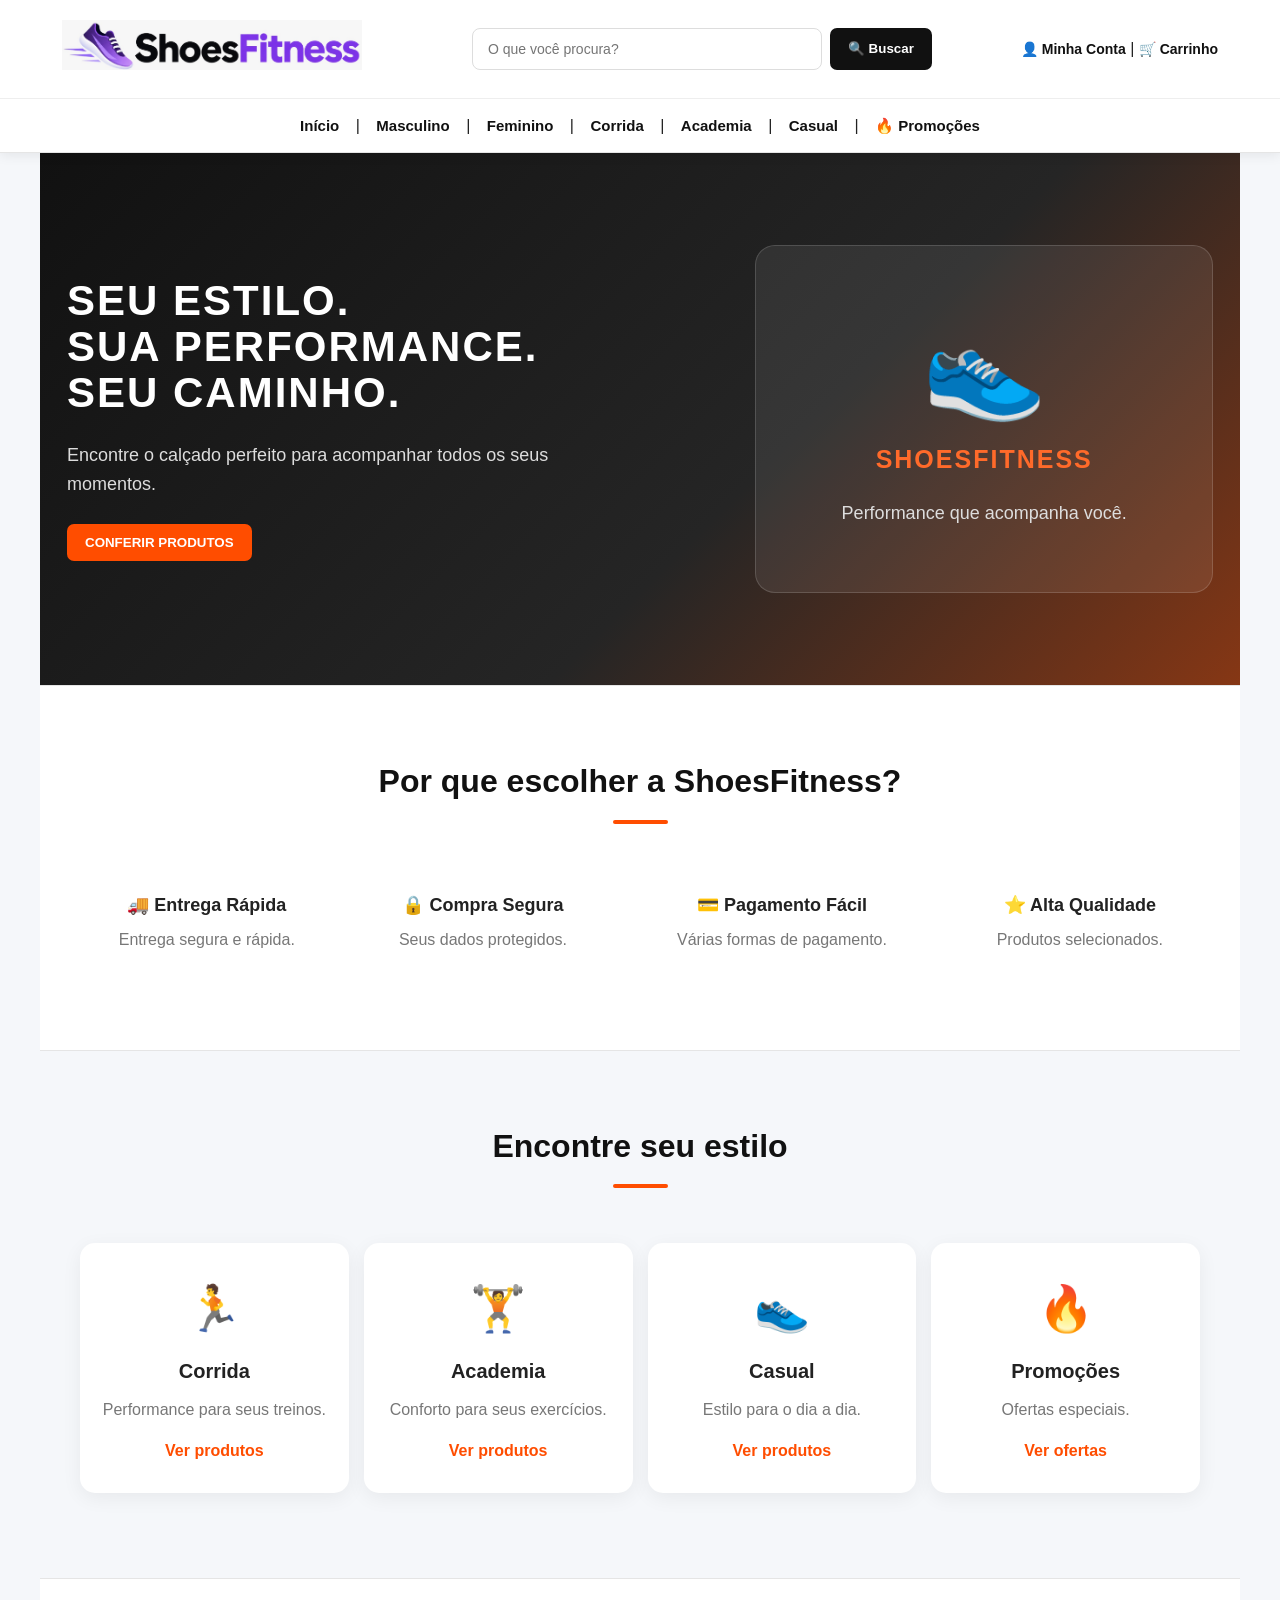
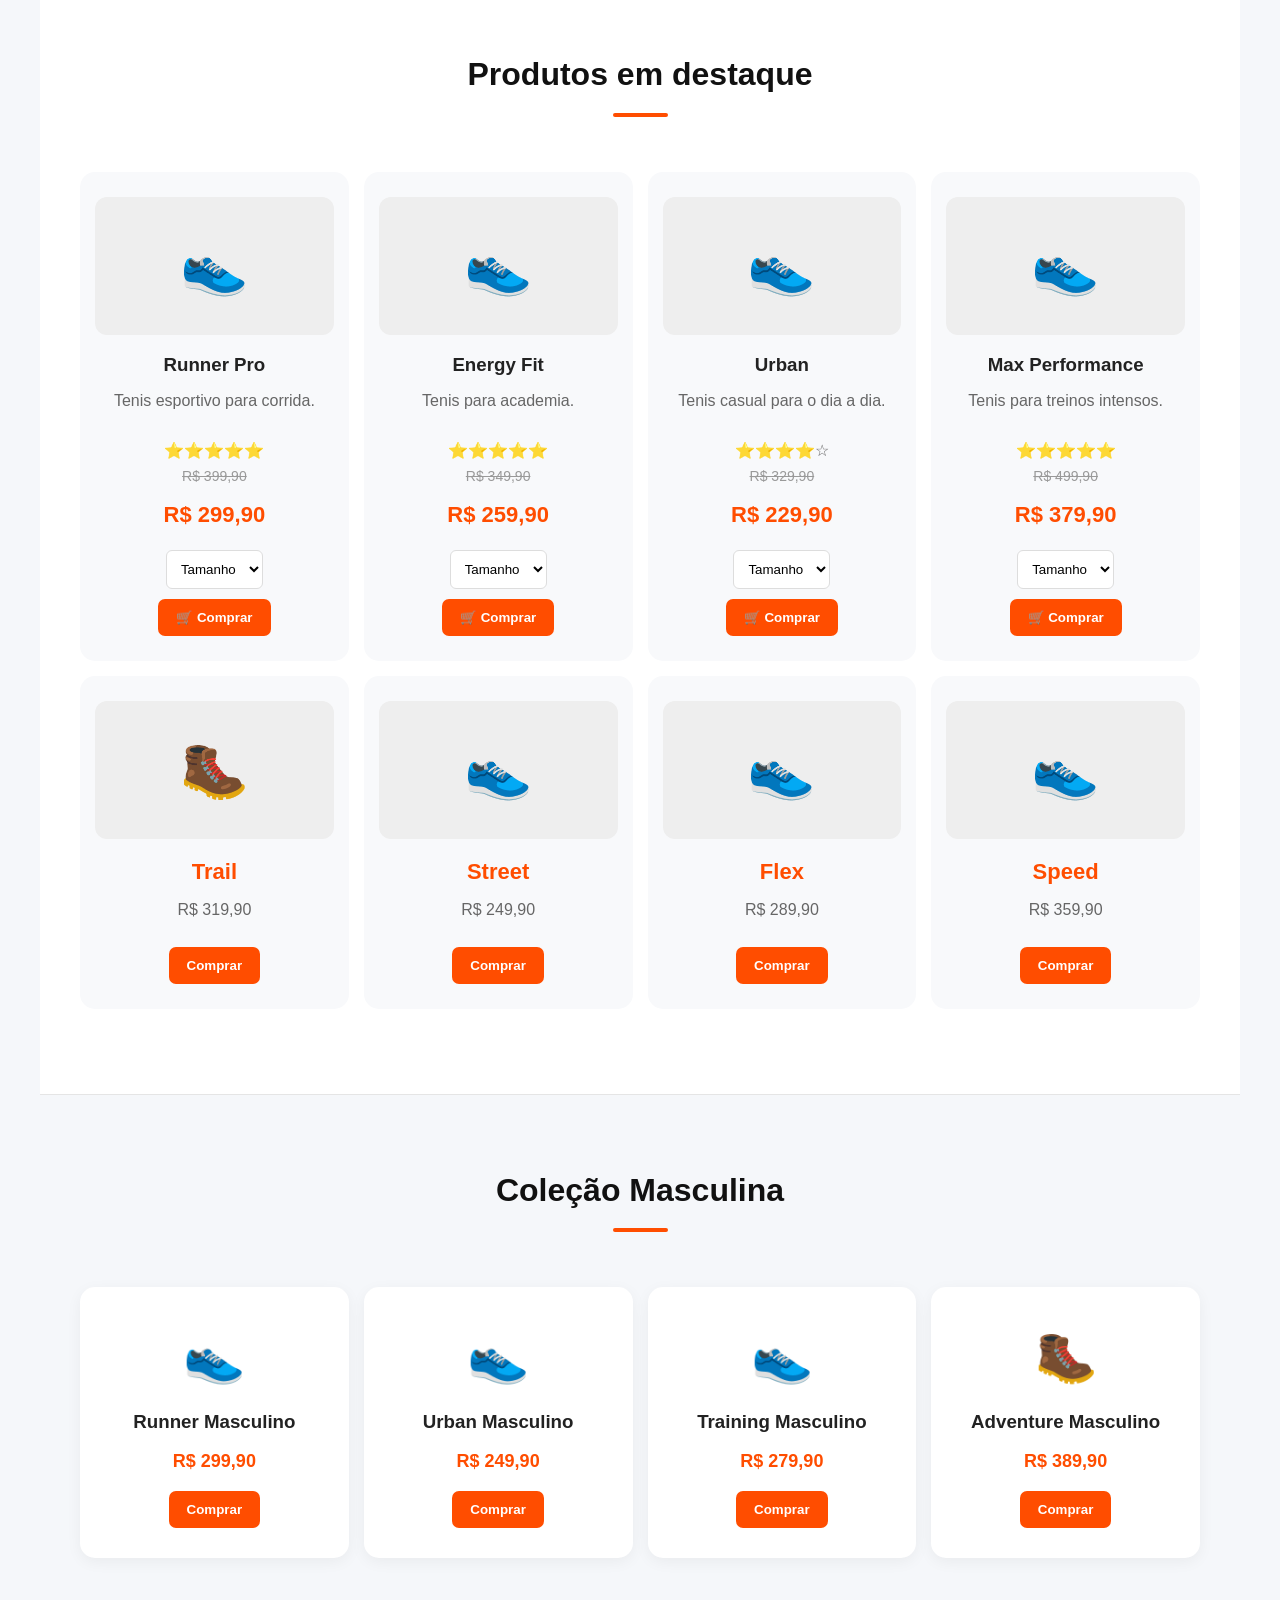
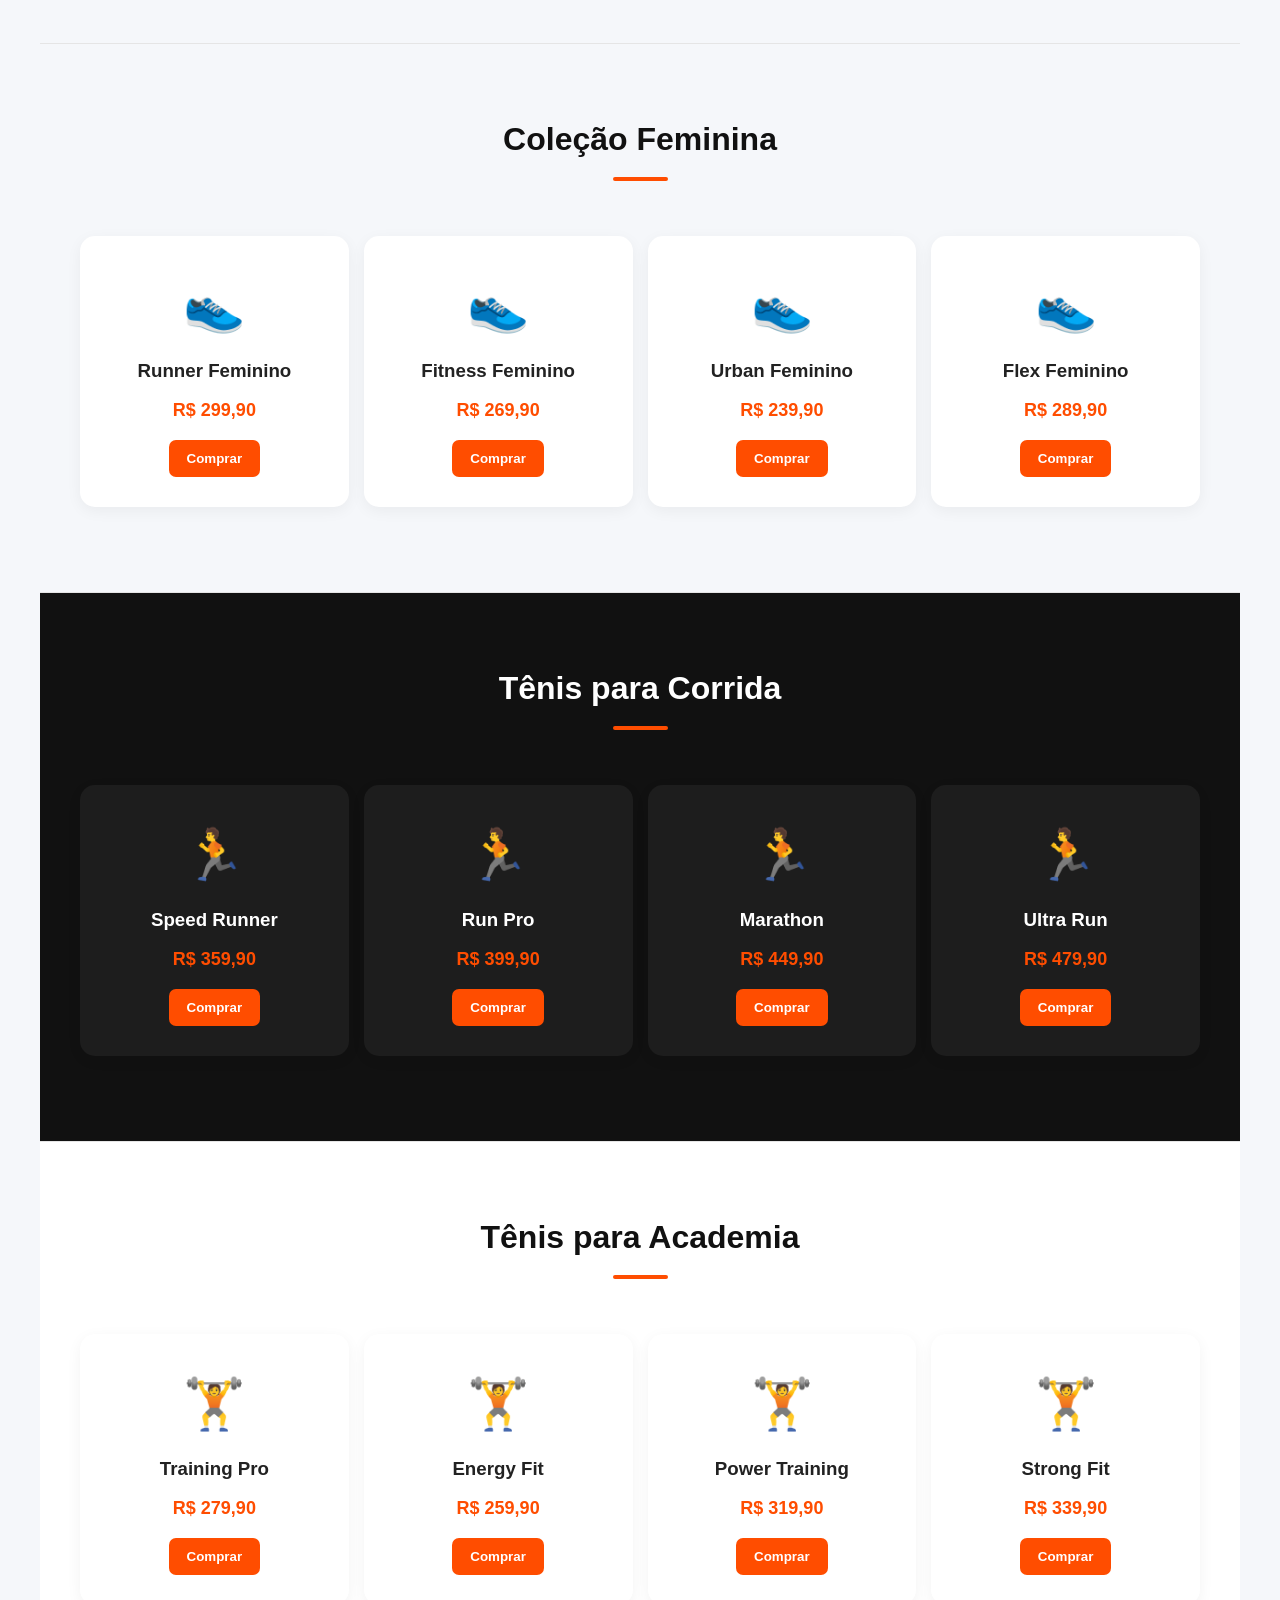
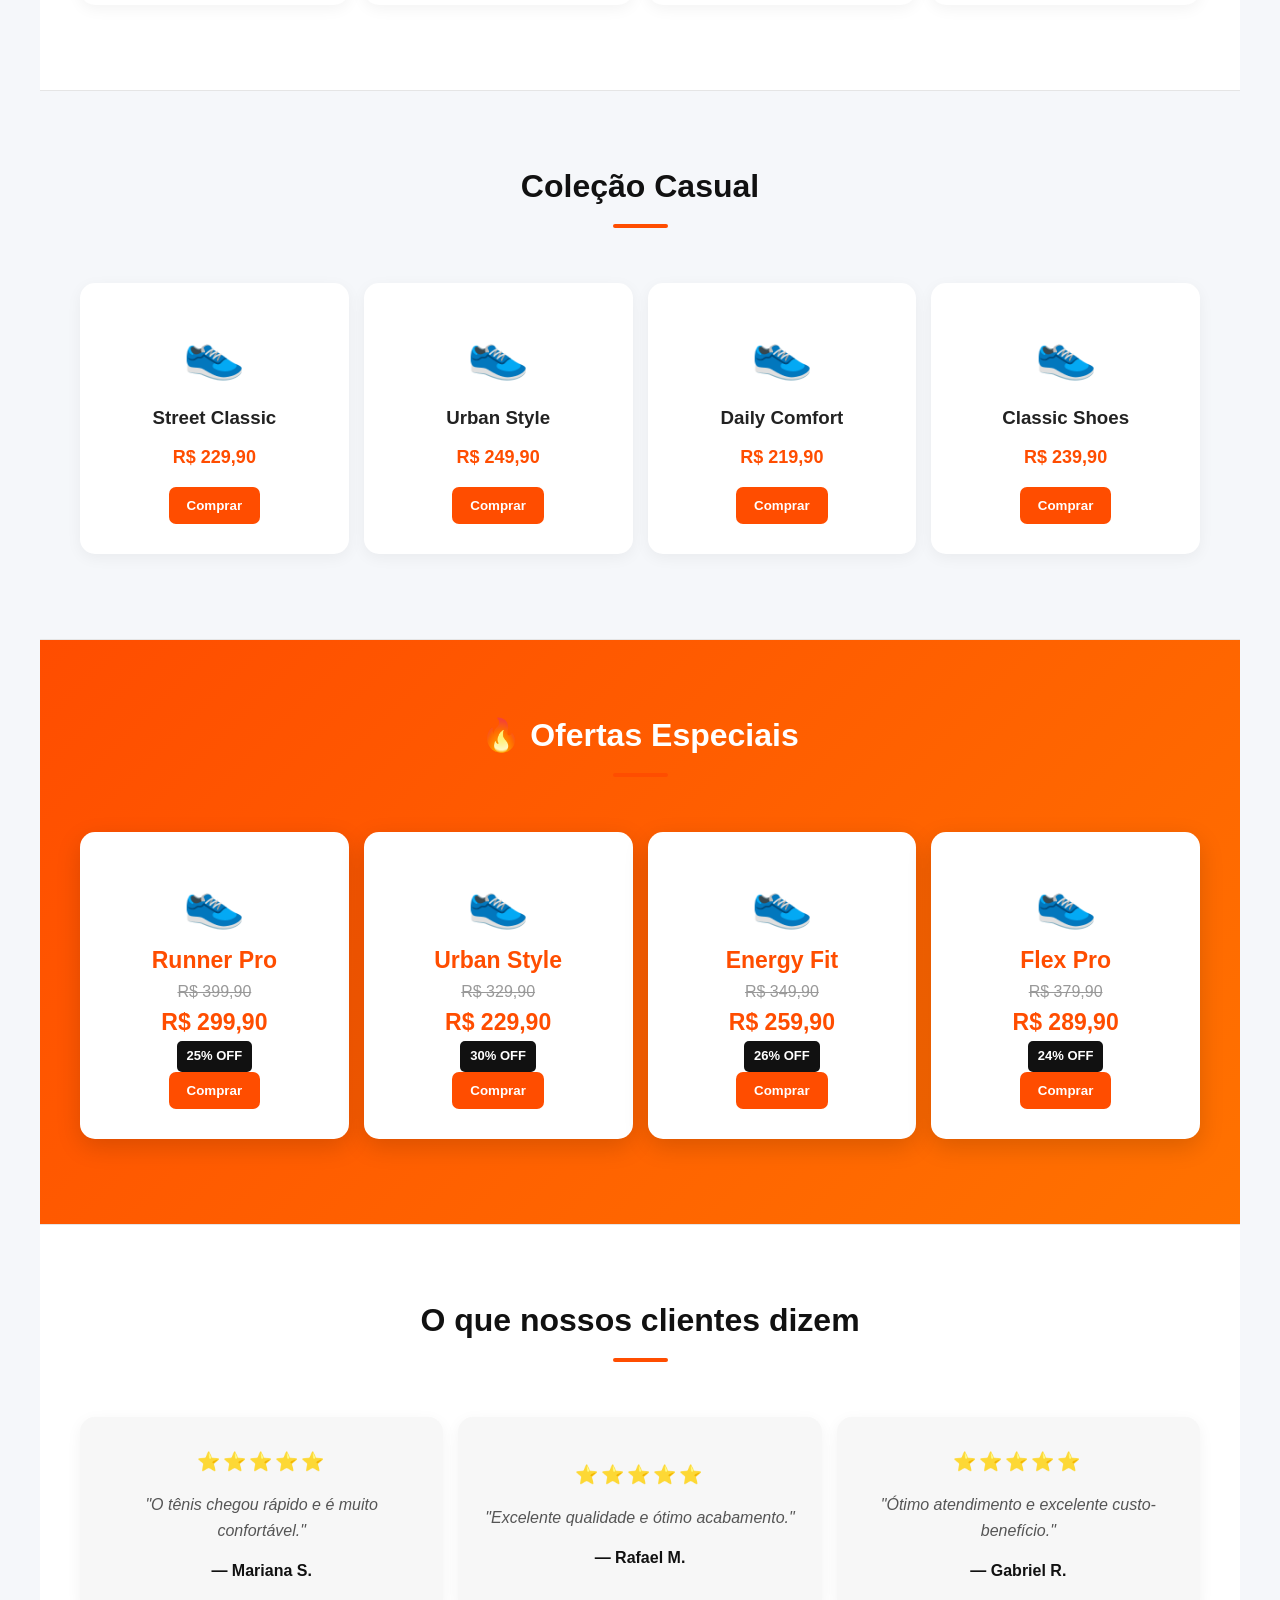
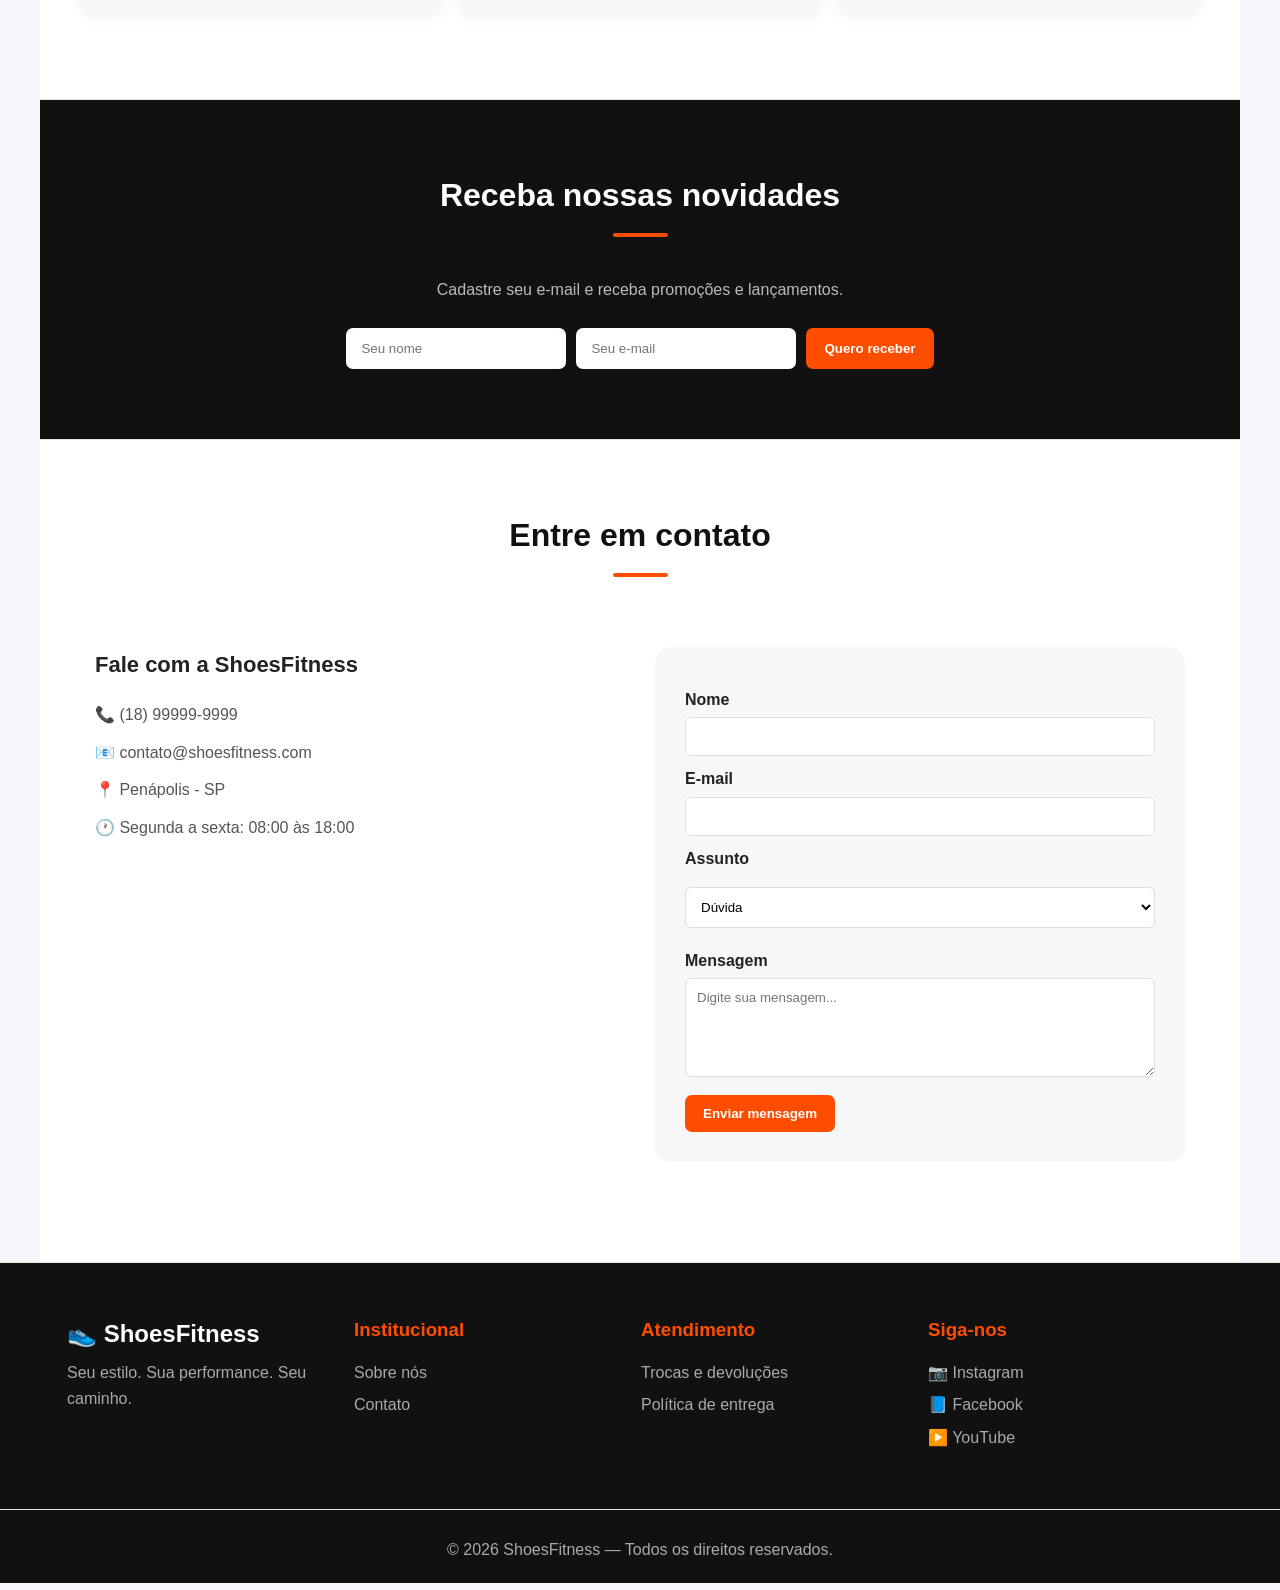
==== Shoes finess.html @ 1ae7573b "Add files via upload" ====
<!DOCTYPE html>
<html lang="pt-br">
<head>
    <meta charset="UTF-8">
    <meta name="viewport" content="width=device-width, initial-scale=1.0">
    <title>ShoesFitness | Loja de Calçados</title>
    <link rel="stylesheet" href="style.css">
</head>

<body>

<header>
    <table width="100%">
        <tr>
            <td align="left">
                <img src="SF Logo Horizontal.png" alt="Logo Completa" width="300" height="50">
            </td>

            <td align="center">
                <form>
                    <input type="search" placeholder="O que você procura?" size="40">
                    <button>🔍 Buscar</button>
                </form>
            </td>

            <td align="right">
                <a href="#conta">👤 Minha Conta</a> |
                <a href="#carrinho">🛒 Carrinho</a>
            </td>
        </tr>
    </table>

    <nav>
        <p align="center">
            <a href="#inicio">Início</a> |
            <a href="#masculino">Masculino</a> |
            <a href="#feminino">Feminino</a> |
            <a href="#corrida">Corrida</a> |
            <a href="#academia">Academia</a> |
            <a href="#casual">Casual</a> |
            <a href="#promocoes">🔥 Promoções</a>
        </p>
    </nav>

    <hr>
</header>

<main id="inicio">

    <!-- BANNER -->

    <section>
        <table width="100%">
            <tr>
                <td width="60%">
                    <h2>SEU ESTILO.</h2>
                    <h2>SUA PERFORMANCE.</h2>
                    <h2>SEU CAMINHO.</h2>

                    <p>
                        Encontre o calçado perfeito para acompanhar
                        todos os seus momentos.
                    </p>

                    <a href="#produtos">
                        <button>CONFERIR PRODUTOS</button>
                    </a>
                </td>

                <td align="center">
                    <h1>👟</h1>
                    <h2>SHOESFITNESS</h2>
                    <p>Performance que acompanha você.</p>
                </td>
            </tr>
        </table>
    </section>

    <hr>

    <!-- BENEFÍCIOS -->

    <section>
        <h2 align="center">Por que escolher a ShoesFitness?</h2>

        <table width="100%">
            <tr align="center">

                <td>
                    <h3>🚚 Entrega Rápida</h3>
                    <p>Entrega segura e rápida.</p>
                </td>

                <td>
                    <h3>🔒 Compra Segura</h3>
                    <p>Seus dados protegidos.</p>
                </td>

                <td>
                    <h3>💳 Pagamento Fácil</h3>
                    <p>Várias formas de pagamento.</p>
                </td>

                <td>
                    <h3>⭐ Alta Qualidade</h3>
                    <p>Produtos selecionados.</p>
                </td>

            </tr>
        </table>
    </section>

    <hr>

    <!-- CATEGORIAS -->

    <section id="categorias">

        <h2 align="center">Encontre seu estilo</h2>

        <table width="100%">
            <tr align="center">

                <td>
                    <h2>🏃</h2>
                    <h3>Corrida</h3>
                    <p>Performance para seus treinos.</p>
                    <a href="#corrida">Ver produtos</a>
                </td>

                <td>
                    <h2>🏋️</h2>
                    <h3>Academia</h3>
                    <p>Conforto para seus exercícios.</p>
                    <a href="#academia">Ver produtos</a>
                </td>

                <td>
                    <h2>👟</h2>
                    <h3>Casual</h3>
                    <p>Estilo para o dia a dia.</p>
                    <a href="#casual">Ver produtos</a>
                </td>

                <td>
                    <h2>🔥</h2>
                    <h3>Promoções</h3>
                    <p>Ofertas especiais.</p>
                    <a href="#promocoes">Ver ofertas</a>
                </td>

            </tr>
        </table>
    </section>

    <hr>

    <!-- PRODUTOS -->

    <section id="produtos">

        <h2 align="center">Produtos em destaque</h2>

        <table width="100%" border="1">

            <tr align="center">

                <td>
                    <h2>👟</h2>
                    <h3>Runner Pro</h3>
                    <p>Tenis esportivo para corrida.</p>
                    <p>⭐⭐⭐⭐⭐</p>
                    <del>R$ 399,90</del>
                    <h3>R$ 299,90</h3>

                    <select>
                        <option>Tamanho</option>
                        <option>34</option>
                        <option>35</option>
                        <option>36</option>
                        <option>37</option>
                        <option>38</option>
                        <option>39</option>
                        <option>40</option>
                        <option>41</option>
                        <option>42</option>
                        <option>43</option>
                        <option>44</option>
                    </select>

                    <p>
                        <button>🛒 Comprar</button>
                    </p>
                </td>

                <td>
                    <h2>👟</h2>
                    <h3>Energy Fit</h3>
                    <p>Tenis para academia.</p>
                    <p>⭐⭐⭐⭐⭐</p>
                    <del>R$ 349,90</del>
                    <h3>R$ 259,90</h3>

                    <select>
                        <option>Tamanho</option>
                        <option>34</option>
                        <option>35</option>
                        <option>36</option>
                        <option>37</option>
                        <option>38</option>
                        <option>39</option>
                        <option>40</option>
                        <option>41</option>
                        <option>42</option>
                        <option>43</option>
                        <option>44</option>
                    </select>

                    <p>
                        <button>🛒 Comprar</button>
                    </p>
                </td>

                <td>
                    <h2>👟</h2>
                    <h3>Urban</h3>
                    <p>Tenis casual para o dia a dia.</p>
                    <p>⭐⭐⭐⭐☆</p>
                    <del>R$ 329,90</del>
                    <h3>R$ 229,90</h3>

                    <select>
                        <option>Tamanho</option>
                        <option>34</option>
                        <option>35</option>
                        <option>36</option>
                        <option>37</option>
                        <option>38</option>
                        <option>39</option>
                        <option>40</option>
                        <option>41</option>
                        <option>42</option>
                        <option>43</option>
                        <option>44</option>
                    </select>

                    <p>
                        <button>🛒 Comprar</button>
                    </p>
                </td>

                <td>
                    <h2>👟</h2>
                    <h3>Max Performance</h3>
                    <p>Tenis para treinos intensos.</p>
                    <p>⭐⭐⭐⭐⭐</p>
                    <del>R$ 499,90</del>
                    <h3>R$ 379,90</h3>

                    <select>
                        <option>Tamanho</option>
                        <option>34</option>
                        <option>35</option>
                        <option>36</option>
                        <option>37</option>
                        <option>38</option>
                        <option>39</option>
                        <option>40</option>
                        <option>41</option>
                        <option>42</option>
                        <option>43</option>
                        <option>44</option>
                    </select>

                    <p>
                        <button>🛒 Comprar</button>
                    </p>
                </td>

            </tr>

            <tr align="center">

                <td>
                    <h2>🥾</h2>
                    <h3>Trail</h3>
                    <p>R$ 319,90</p>
                    <button>Comprar</button>
                </td>

                <td>
                    <h2>👟</h2>
                    <h3>Street</h3>
                    <p>R$ 249,90</p>
                    <button>Comprar</button>
                </td>

                <td>
                    <h2>👟</h2>
                    <h3>Flex</h3>
                    <p>R$ 289,90</p>
                    <button>Comprar</button>
                </td>

                <td>
                    <h2>👟</h2>
                    <h3>Speed</h3>
                    <p>R$ 359,90</p>
                    <button>Comprar</button>
                </td>

            </tr>

        </table>
    </section>

    <hr>

    <!-- MASCULINO -->

    <section id="masculino">

        <h2 align="center">Coleção Masculina</h2>

        <table width="100%">
            <tr align="center">

                <td>
                    <h2>👟</h2>
                    <h3>Runner Masculino</h3>
                    <p>R$ 299,90</p>
                    <button>Comprar</button>
                </td>

                <td>
                    <h2>👟</h2>
                    <h3>Urban Masculino</h3>
                    <p>R$ 249,90</p>
                    <button>Comprar</button>
                </td>

                <td>
                    <h2>👟</h2>
                    <h3>Training Masculino</h3>
                    <p>R$ 279,90</p>
                    <button>Comprar</button>
                </td>

                <td>
                    <h2>🥾</h2>
                    <h3>Adventure Masculino</h3>
                    <p>R$ 389,90</p>
                    <button>Comprar</button>
                </td>

            </tr>
        </table>

    </section>

    <hr>

    <!-- FEMININO -->

    <section id="feminino">

        <h2 align="center">Coleção Feminina</h2>

        <table width="100%">
            <tr align="center">

                <td>
                    <h2>👟</h2>
                    <h3>Runner Feminino</h3>
                    <p>R$ 299,90</p>
                    <button>Comprar</button>
                </td>

                <td>
                    <h2>👟</h2>
                    <h3>Fitness Feminino</h3>
                    <p>R$ 269,90</p>
                    <button>Comprar</button>
                </td>

                <td>
                    <h2>👟</h2>
                    <h3>Urban Feminino</h3>
                    <p>R$ 239,90</p>
                    <button>Comprar</button>
                </td>

                <td>
                    <h2>👟</h2>
                    <h3>Flex Feminino</h3>
                    <p>R$ 289,90</p>
                    <button>Comprar</button>
                </td>

            </tr>
        </table>

    </section>

    <hr>

    <!-- CORRIDA -->

    <section id="corrida">

        <h2 align="center">Tênis para Corrida</h2>

        <table width="100%">
            <tr align="center">

                <td>
                    <h2>🏃</h2>
                    <h3>Speed Runner</h3>
                    <p>R$ 359,90</p>
                    <button>Comprar</button>
                </td>

                <td>
                    <h2>🏃</h2>
                    <h3>Run Pro</h3>
                    <p>R$ 399,90</p>
                    <button>Comprar</button>
                </td>

                <td>
                    <h2>🏃</h2>
                    <h3>Marathon</h3>
                    <p>R$ 449,90</p>
                    <button>Comprar</button>
                </td>

                <td>
                    <h2>🏃</h2>
                    <h3>Ultra Run</h3>
                    <p>R$ 479,90</p>
                    <button>Comprar</button>
                </td>

            </tr>
        </table>

    </section>

    <hr>

    <!-- ACADEMIA -->

    <section id="academia">

        <h2 align="center">Tênis para Academia</h2>

        <table width="100%">
            <tr align="center">

                <td>
                    <h2>🏋️</h2>
                    <h3>Training Pro</h3>
                    <p>R$ 279,90</p>
                    <button>Comprar</button>
                </td>

                <td>
                    <h2>🏋️</h2>
                    <h3>Energy Fit</h3>
                    <p>R$ 259,90</p>
                    <button>Comprar</button>
                </td>

                <td>
                    <h2>🏋️</h2>
                    <h3>Power Training</h3>
                    <p>R$ 319,90</p>
                    <button>Comprar</button>
                </td>

                <td>
                    <h2>🏋️</h2>
                    <h3>Strong Fit</h3>
                    <p>R$ 339,90</p>
                    <button>Comprar</button>
                </td>

            </tr>
        </table>

    </section>

    <hr>

    <!-- CASUAL -->

    <section id="casual">

        <h2 align="center">Coleção Casual</h2>

        <table width="100%">
            <tr align="center">

                <td>
                    <h2>👟</h2>
                    <h3>Street Classic</h3>
                    <p>R$ 229,90</p>
                    <button>Comprar</button>
                </td>

                <td>
                    <h2>👟</h2>
                    <h3>Urban Style</h3>
                    <p>R$ 249,90</p>
                    <button>Comprar</button>
                </td>

                <td>
                    <h2>👟</h2>
                    <h3>Daily Comfort</h3>
                    <p>R$ 219,90</p>
                    <button>Comprar</button>
                </td>

                <td>
                    <h2>👟</h2>
                    <h3>Classic Shoes</h3>
                    <p>R$ 239,90</p>
                    <button>Comprar</button>
                </td>

            </tr>
        </table>

    </section>

    <hr>

    <!-- PROMOÇÕES -->

    <section id="promocoes">

        <h2 align="center">🔥 Ofertas Especiais</h2>

        <table width="100%">
            <tr align="center">

                <td>
                    <h2>👟</h2>
                    <h3>Runner Pro</h3>
                    <del>R$ 399,90</del>
                    <h3>R$ 299,90</h3>
                    <strong>25% OFF</strong>
                    <p><button>Comprar</button></p>
                </td>

                <td>
                    <h2>👟</h2>
                    <h3>Urban Style</h3>
                    <del>R$ 329,90</del>
                    <h3>R$ 229,90</h3>
                    <strong>30% OFF</strong>
                    <p><button>Comprar</button></p>
                </td>

                <td>
                    <h2>👟</h2>
                    <h3>Energy Fit</h3>
                    <del>R$ 349,90</del>
                    <h3>R$ 259,90</h3>
                    <strong>26% OFF</strong>
                    <p><button>Comprar</button></p>
                </td>

                <td>
                    <h2>👟</h2>
                    <h3>Flex Pro</h3>
                    <del>R$ 379,90</del>
                    <h3>R$ 289,90</h3>
                    <strong>24% OFF</strong>
                    <p><button>Comprar</button></p>
                </td>

            </tr>
        </table>

    </section>

    <hr>

    <!-- AVALIAÇÕES -->

    <section id="avaliacoes">

        <h2 align="center">O que nossos clientes dizem</h2>

        <table width="100%">
            <tr align="center">

                <td>
                    <h3>⭐⭐⭐⭐⭐</h3>
                    <p>"O tênis chegou rápido e é muito confortável."</p>
                    <strong>— Mariana S.</strong>
                </td>

                <td>
                    <h3>⭐⭐⭐⭐⭐</h3>
                    <p>"Excelente qualidade e ótimo acabamento."</p>
                    <strong>— Rafael M.</strong>
                </td>

                <td>
                    <h3>⭐⭐⭐⭐⭐</h3>
                    <p>"Ótimo atendimento e excelente custo-benefício."</p>
                    <strong>— Gabriel R.</strong>
                </td>

            </tr>
        </table>

    </section>

    <hr>

    <!-- NEWSLETTER -->

    <section id="newsletter">

        <h2 align="center">Receba nossas novidades</h2>

        <p align="center">
            Cadastre seu e-mail e receba promoções e lançamentos.
        </p>

        <form align="center">

            <input
                type="text"
                placeholder="Seu nome"
            >

            <input
                type="email"
                placeholder="Seu e-mail"
                required
            >

            <button>Quero receber</button>

        </form>

    </section>

    <hr>

    <!-- CONTATO -->

    <section id="contato">

        <h2 align="center">Entre em contato</h2>

        <table width="100%">

            <tr>

                <td width="50%">
                    <h3>Fale com a ShoesFitness</h3>

                    <p>📞 (18) 99999-9999</p>
                    <p>📧 contato@shoesfitness.com</p>
                    <p>📍 Penápolis - SP</p>
                    <p>🕐 Segunda a sexta: 08:00 às 18:00</p>
                </td>

                <td>

                    <form>

                        <label>Nome</label><br>
                        <input type="text" required><br>

                        <label>E-mail</label><br>
                        <input type="email" required><br>

                        <label>Assunto</label><br>

                        <select>
                            <option>Dúvida</option>
                            <option>Pedido</option>
                            <option>Troca</option>
                            <option>Devolução</option>
                            <option>Outro</option>
                        </select>

                        <br>

                        <label>Mensagem</label><br>

                        <textarea
                            rows="5"
                            cols="40"
                            placeholder="Digite sua mensagem..."
                        ></textarea>

                        <br>

                        <button>Enviar mensagem</button>

                    </form>

                </td>

            </tr>

        </table>

    </section>

</main>

<!-- RODAPÉ -->

<footer>

    <hr>

    <table width="100%">

        <tr>

            <td>
                <h2>👟 ShoesFitness</h2>
                <p>Seu estilo. Sua performance. Seu caminho.</p>
            </td>

            <td>
                <h3>Institucional</h3>
                <p><a href="#inicio">Sobre nós</a></p>
                <p><a href="#contato">Contato</a></p>
            </td>

            <td>
                <h3>Atendimento</h3>
                <p>Trocas e devoluções</p>
                <p>Política de entrega</p>
            </td>

            <td>
                <h3>Siga-nos</h3>
                <p>📷 Instagram</p>
                <p>📘 Facebook</p>
                <p>▶️ YouTube</p>
            </td>

        </tr>

    </table>

    <hr>

    <p align="center">
        © 2026 ShoesFitness — Todos os direitos reservados.
    </p>

</footer>

</body>
</html>
---- style.css ----
/* =========================================
   SHOESFITNESS - STYLE.CSS
   ========================================= */

/* ---------- RESET ---------- */

* {
    margin: 0;
    padding: 0;
    box-sizing: border-box;
}

html {
    scroll-behavior: smooth;
}

body {
    font-family: Arial, Helvetica, sans-serif;
    background: #f5f7fa;
    color: #222;
    line-height: 1.6;
}

/* ---------- LINKS ---------- */

a {
    color: #111;
    text-decoration: none;
    transition: 0.3s;
}

a:hover {
    color: #ff4d00;
}

/* ---------- CABEÇALHO ---------- */

header {
    background: #ffffff;
    box-shadow: 0 2px 12px rgba(0, 0, 0, 0.08);
    position: sticky;
    top: 0;
    z-index: 1000;
}

header table {
    max-width: 1200px;
    margin: auto;
    padding: 18px 20px;
}

header h1 {
    color: #111;
    font-size: 28px;
    white-space: nowrap;
}

header form {
    display: flex;
    justify-content: center;
    gap: 8px;
}

header input[type="search"] {
    width: 350px;
    padding: 12px 15px;
    border: 1px solid #ddd;
    border-radius: 8px;
    outline: none;
    font-size: 14px;
}

header input[type="search"]:focus {
    border-color: #ff4d00;
}

header a {
    font-weight: bold;
    font-size: 14px;
}

/* ---------- BOTÕES ---------- */

button {
    background: #ff4d00;
    color: white;
    border: none;
    border-radius: 7px;
    padding: 11px 18px;
    font-weight: bold;
    cursor: pointer;
    transition: all 0.3s ease;
}

button:hover {
    background: #d93f00;
    transform: translateY(-2px);
    box-shadow: 0 5px 12px rgba(255, 77, 0, 0.25);
}

header button {
    background: #111;
}

header button:hover {
    background: #333;
}

/* ---------- NAVEGAÇÃO ---------- */

nav {
    border-top: 1px solid #eee;
}

nav p {
    padding: 14px 10px;
}

nav a {
    margin: 0 12px;
    font-size: 15px;
    font-weight: bold;
}

nav a:hover {
    color: #ff4d00;
}

/* ---------- LINHAS ---------- */

hr {
    border: none;
    height: 1px;
    background: #e5e5e5;
    margin: 0;
}

/* ---------- CONTEÚDO PRINCIPAL ---------- */

main {
    max-width: 1200px;
    margin: auto;
}

main > section {
    padding: 70px 25px;
}

/* ---------- BANNER ---------- */

main > section:first-child {
    background: linear-gradient(135deg, #111 0%, #252525 60%, #ff4d00 150%);
    color: white;
    max-width: none;
    padding: 90px max(25px, calc((100% - 1150px) / 2));
}

main > section:first-child table {
    width: 100%;
    max-width: 1150px;
    margin: auto;
}

main > section:first-child h2 {
    font-size: 42px;
    line-height: 1.1;
    letter-spacing: 2px;
}

main > section:first-child p {
    margin: 25px 0;
    max-width: 500px;
    font-size: 18px;
    color: #ddd;
}

main > section:first-child td:last-child {
    background: rgba(255, 255, 255, 0.08);
    border: 1px solid rgba(255, 255, 255, 0.15);
    border-radius: 20px;
    padding: 40px;
}

main > section:first-child td:last-child h1 {
    font-size: 100px;
}

main > section:first-child td:last-child h2 {
    font-size: 25px;
    color: #ff6a2a;
}

/* ---------- TÍTULOS ---------- */

section h2[align="center"] {
    font-size: 32px;
    margin-bottom: 40px;
    color: #111;
}

section h2[align="center"]::after {
    content: "";
    display: block;
    width: 55px;
    height: 4px;
    background: #ff4d00;
    margin: 12px auto 0;
    border-radius: 5px;
}

/* ---------- BENEFÍCIOS ---------- */

#inicio > section:nth-of-type(2) {
    background: #fff;
}

#inicio > section:nth-of-type(2) td {
    padding: 25px 15px;
}

#inicio > section:nth-of-type(2) h3 {
    font-size: 18px;
    margin-bottom: 8px;
}

#inicio > section:nth-of-type(2) p {
    color: #777;
}

/* ---------- CATEGORIAS ---------- */

#categorias {
    background: #f5f7fa;
}

#categorias table {
    border-spacing: 15px;
}

#categorias td {
    background: white;
    padding: 30px 20px;
    border-radius: 15px;
    width: 25%;
    box-shadow: 0 5px 20px rgba(0, 0, 0, 0.06);
    transition: 0.3s;
}

#categorias td:hover {
    transform: translateY(-7px);
    box-shadow: 0 12px 25px rgba(0, 0, 0, 0.12);
}

#categorias td h2 {
    font-size: 45px;
}

#categorias h3 {
    font-size: 20px;
    margin: 10px 0;
}

#categorias p {
    color: #777;
    margin-bottom: 15px;
}

#categorias a {
    color: #ff4d00;
    font-weight: bold;
}

/* ---------- PRODUTOS ---------- */

#produtos {
    background: white;
}

#produtos table {
    width: 100%;
    border: none;
    border-spacing: 15px;
}

#produtos tr {
    border: none;
}

#produtos td {
    border: none;
    background: #f8f9fb;
    border-radius: 15px;
    padding: 25px 15px;
    width: 25%;
    vertical-align: top;
    transition: 0.3s;
}

#produtos td:hover {
    transform: translateY(-6px);
    box-shadow: 0 10px 25px rgba(0, 0, 0, 0.1);
}

#produtos td h2 {
    background: #eee;
    border-radius: 12px;
    padding: 25px;
    font-size: 55px;
    margin-bottom: 15px;
}

#produtos td h3 {
    margin: 8px 0;
}

#produtos td p {
    color: #666;
}

#produtos td p:first-of-type {
    min-height: 50px;
}

#produtos del {
    color: #999;
    font-size: 14px;
}

#produtos td h3:last-of-type {
    color: #ff4d00;
    font-size: 22px;
}

#produtos select,
section select {
    padding: 10px;
    border: 1px solid #ddd;
    border-radius: 6px;
    background: white;
    margin: 10px 0;
    cursor: pointer;
}

/* ---------- COLEÇÕES ---------- */

#masculino,
#feminino,
#corrida,
#academia,
#casual {
    background: #f5f7fa;
}

#masculino table,
#feminino table,
#corrida table,
#academia table,
#casual table {
    border-spacing: 15px;
}

#masculino td,
#feminino td,
#corrida td,
#academia td,
#casual td {
    background: white;
    border-radius: 15px;
    padding: 30px 20px;
    width: 25%;
    box-shadow: 0 4px 15px rgba(0, 0, 0, 0.05);
    transition: 0.3s;
}

#masculino td:hover,
#feminino td:hover,
#corrida td:hover,
#academia td:hover,
#casual td:hover {
    transform: translateY(-5px);
    box-shadow: 0 10px 25px rgba(0, 0, 0, 0.1);
}

#masculino td h2,
#feminino td h2,
#corrida td h2,
#academia td h2,
#casual td h2 {
    font-size: 50px;
    margin-bottom: 10px;
}

#masculino td p,
#feminino td p,
#corrida td p,
#academia td p,
#casual td p {
    color: #ff4d00;
    font-size: 18px;
    font-weight: bold;
    margin: 10px 0 15px;
}

/* ---------- CORRIDA ---------- */

#corrida {
    background: #111;
    color: white;
}

#corrida h2[align="center"] {
    color: white;
}

#corrida td {
    background: #1d1d1d;
}

#corrida td h3 {
    color: white;
}

/* ---------- ACADEMIA ---------- */

#academia {
    background: #fff;
}

/* ---------- PROMOÇÕES ---------- */

#promocoes {
    background: linear-gradient(135deg, #ff4d00, #ff7200);
    color: white;
}

#promocoes h2[align="center"] {
    color: white;
}

#promocoes td {
    background: white;
    color: #222;
    border-radius: 15px;
    padding: 30px 20px;
    width: 25%;
    box-shadow: 0 8px 25px rgba(0, 0, 0, 0.15);
}

#promocoes table {
    border-spacing: 15px;
}

#promocoes td h2 {
    font-size: 50px;
}

#promocoes del {
    color: #999;
}

#promocoes td h3 {
    color: #ff4d00;
    font-size: 23px;
}

#promocoes strong {
    display: inline-block;
    background: #111;
    color: white;
    padding: 5px 10px;
    border-radius: 5px;
    font-size: 13px;
}

/* ---------- AVALIAÇÕES ---------- */

#avaliacoes {
    background: white;
}

#avaliacoes table {
    border-spacing: 15px;
}

#avaliacoes td {
    background: #f7f7f7;
    border-radius: 15px;
    padding: 30px 25px;
    width: 33.33%;
    box-shadow: 0 4px 15px rgba(0, 0, 0, 0.05);
}

#avaliacoes h3 {
    color: #ffb000;
    letter-spacing: 3px;
}

#avaliacoes p {
    margin: 15px 0;
    color: #555;
    font-style: italic;
}

#avaliacoes strong {
    color: #111;
}

/* ---------- NEWSLETTER ---------- */

#newsletter {
    background: #111;
    color: white;
}

#newsletter h2[align="center"] {
    color: white;
}

#newsletter p {
    color: #bbb;
    margin-bottom: 25px;
}

#newsletter form {
    display: flex;
    justify-content: center;
    gap: 10px;
    flex-wrap: wrap;
}

#newsletter input {
    padding: 13px 15px;
    width: 220px;
    border: none;
    border-radius: 7px;
    outline: none;
}

#newsletter button {
    background: #ff4d00;
}

/* ---------- CONTATO ---------- */

#contato {
    background: white;
}

#contato table {
    border-spacing: 30px;
}

#contato td {
    vertical-align: top;
}

#contato h3 {
    font-size: 22px;
    margin-bottom: 20px;
}

#contato p {
    margin: 12px 0;
    color: #555;
}

#contato form {
    background: #f7f7f7;
    padding: 30px;
    border-radius: 15px;
}

#contato label {
    display: inline-block;
    margin-top: 10px;
    margin-bottom: 5px;
    font-weight: bold;
}

#contato input,
#contato select,
#contato textarea {
    width: 100%;
    padding: 11px;
    border: 1px solid #ddd;
    border-radius: 6px;
    outline: none;
    font-family: inherit;
}

#contato input:focus,
#contato select:focus,
#contato textarea:focus {
    border-color: #ff4d00;
}

#contato textarea {
    resize: vertical;
    margin-bottom: 10px;
}

/* ---------- RODAPÉ ---------- */

footer {
    background: #111;
    color: white;
}

footer table {
    width: 100%;
    max-width: 1200px;
    margin: auto;
    padding: 50px 25px;
}

footer td {
    vertical-align: top;
    width: 25%;
}

footer h2 {
    color: white;
}

footer h3 {
    color: #ff4d00;
    margin-bottom: 15px;
}

footer p {
    color: #aaa;
    margin: 7px 0;
}

footer a {
    color: #aaa;
}

footer a:hover {
    color: #ff4d00;
}

footer > p {
    padding: 20px;
}

/* ---------- RESPONSIVIDADE ---------- */

@media (max-width: 900px) {

    header table,
    header table tbody,
    header table tr,
    header table td {
        display: block;
        width: 100%;
        text-align: center;
    }

    header table {
        padding: 15px;
    }

    header h1 {
        margin-bottom: 15px;
    }

    header form {
        margin-bottom: 15px;
    }

    header input[type="search"] {
        width: 65%;
    }

    nav p {
        line-height: 2.5;
    }

    nav a {
        margin: 0 6px;
    }

    main > section {
        padding: 50px 15px;
    }

    main > section:first-child {
        padding: 60px 20px;
    }

    main > section:first-child table,
    main > section:first-child tbody,
    main > section:first-child tr,
    main > section:first-child td {
        display: block;
        width: 100%;
        text-align: center;
    }

    main > section:first-child h2 {
        font-size: 32px;
    }

    main > section:first-child td:last-child {
        margin-top: 35px;
    }

    #categorias table,
    #produtos table,
    #masculino table,
    #feminino table,
    #corrida table,
    #academia table,
    #casual table,
    #promocoes table,
    #avaliacoes table,
    #contato table,
    footer table {
        display: block;
    }

    #categorias tr,
    #produtos tr,
    #masculino tr,
    #feminino tr,
    #corrida tr,
    #academia tr,
    #casual tr,
    #promocoes tr,
    #avaliacoes tr,
    #contato tr,
    footer tr {
        display: flex;
        flex-wrap: wrap;
    }

    #categorias td,
    #produtos td,
    #masculino td,
    #feminino td,
    #corrida td,
    #academia td,
    #casual td,
    #promocoes td {
        width: calc(50% - 15px);
        margin: 7px;
    }

    #avaliacoes td {
        width: calc(100% - 15px);
        margin: 7px;
    }

    #contato td {
        width: 100%;
        margin-bottom: 20px;
    }

    footer td {
        width: 50%;
        margin-bottom: 30px;
        padding: 0 10px;
    }
}

/* ---------- CELULAR ---------- */

@media (max-width: 600px) {

    header h1 {
        font-size: 24px;
    }

    header form {
        flex-direction: column;
    }

    header input[type="search"] {
        width: 100%;
    }

    header button {
        width: 100%;
    }

    nav p {
        padding: 10px;
    }

    nav a {
        display: inline-block;
        font-size: 13px;
        margin: 0 4px;
    }

    main > section:first-child h2 {
        font-size: 27px;
    }

    main > section:first-child p {
        font-size: 16px;
    }

    main > section:first-child td:last-child h1 {
        font-size: 70px;
    }

    section h2[align="center"] {
        font-size: 26px;
    }

    #categorias td,
    #produtos td,
    #masculino td,
    #feminino td,
    #corrida td,
    #academia td,
    #casual td,
    #promocoes td {
        width: 100%;
        margin: 7px 0;
    }

    #avaliacoes td {
        width: 100%;
        margin: 7px 0;
    }

    #newsletter input,
    #newsletter button {
        width: 100%;
    }

    #contato form {
        padding: 20px;
    }

    footer td {
        width: 100%;
    }
}
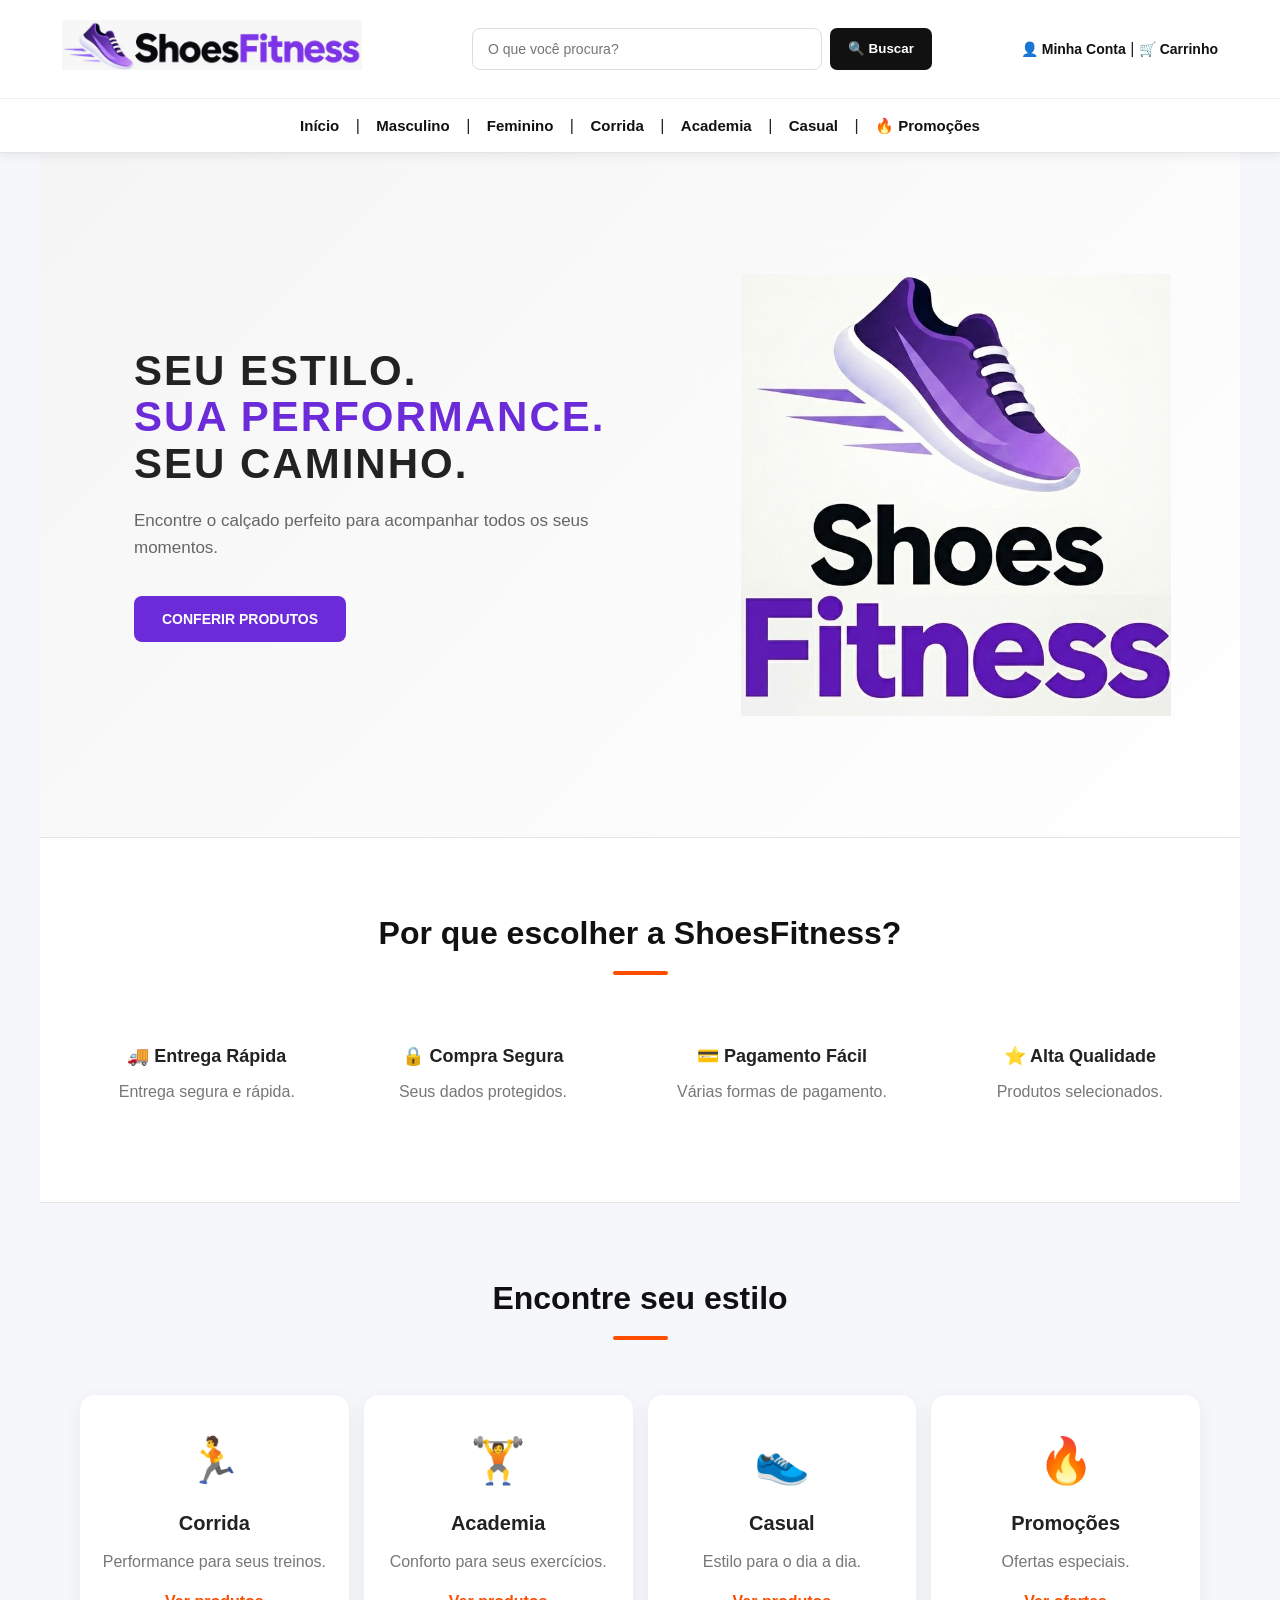
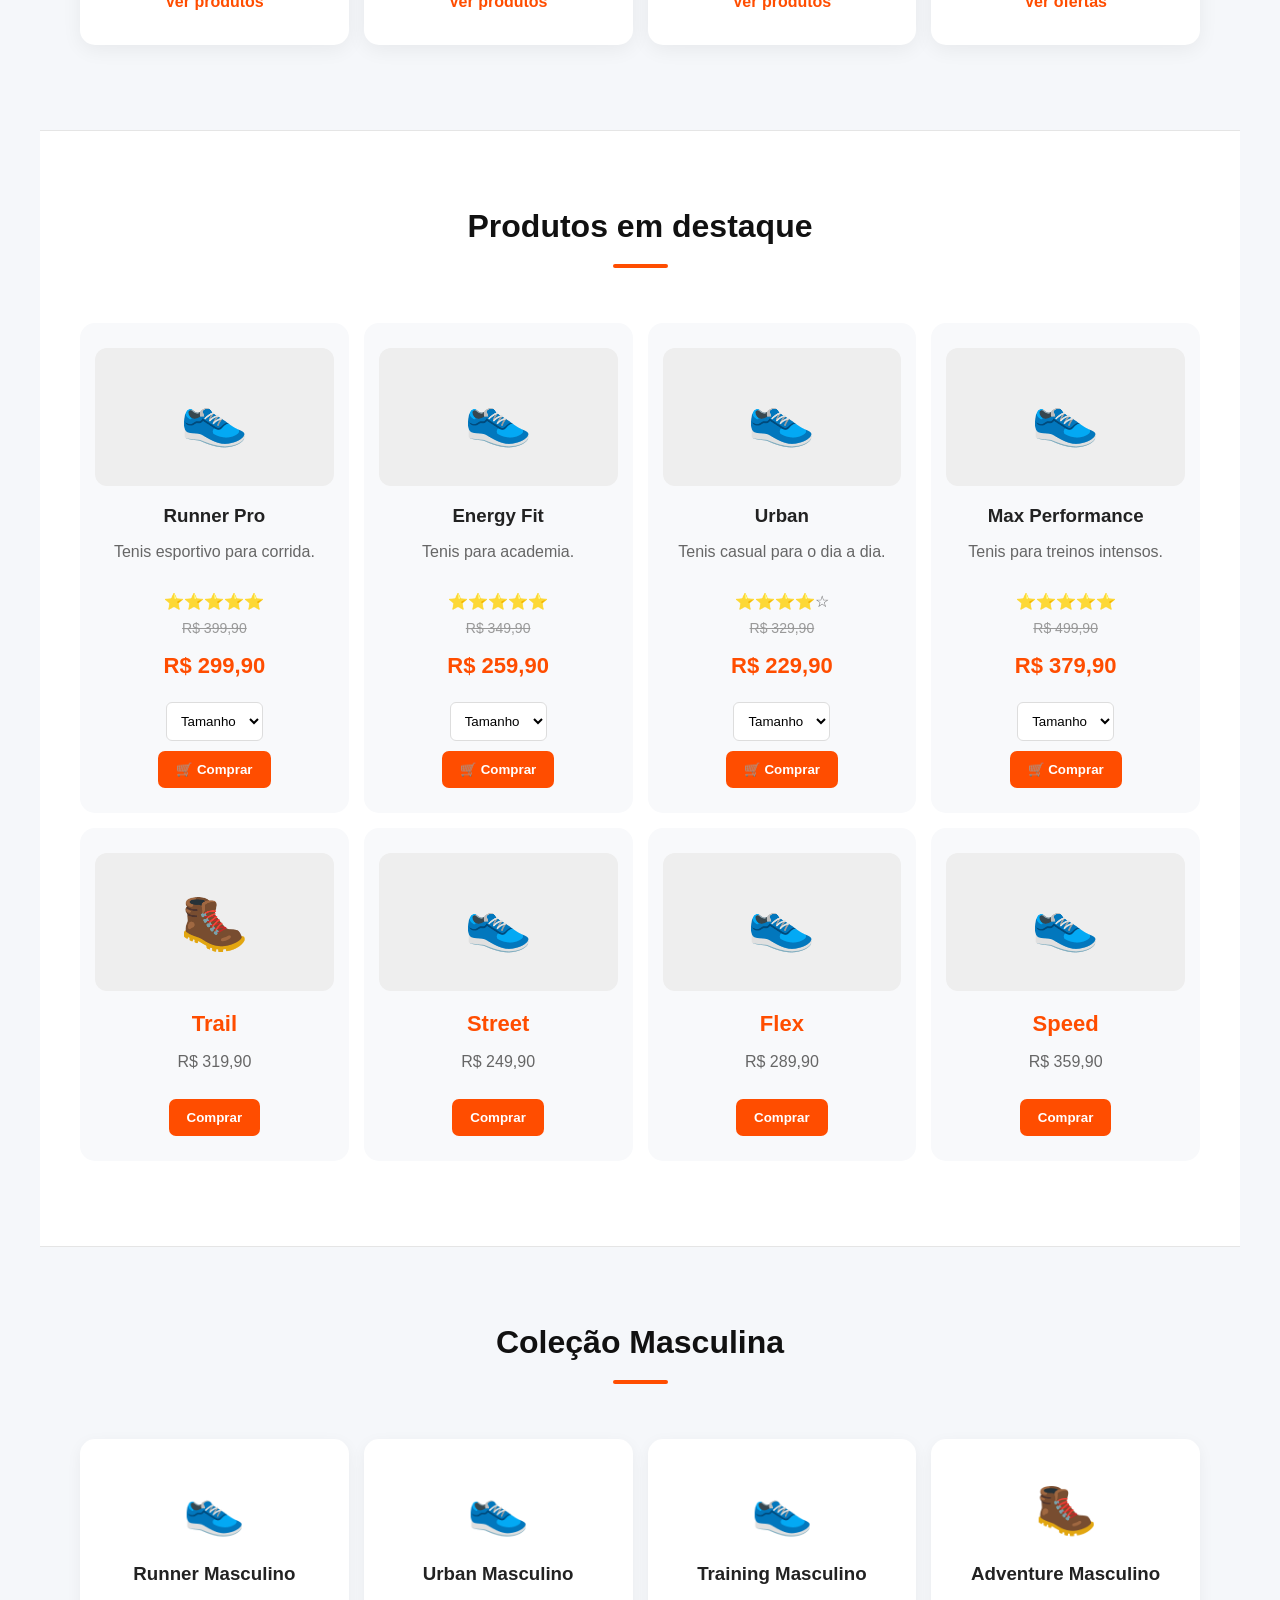
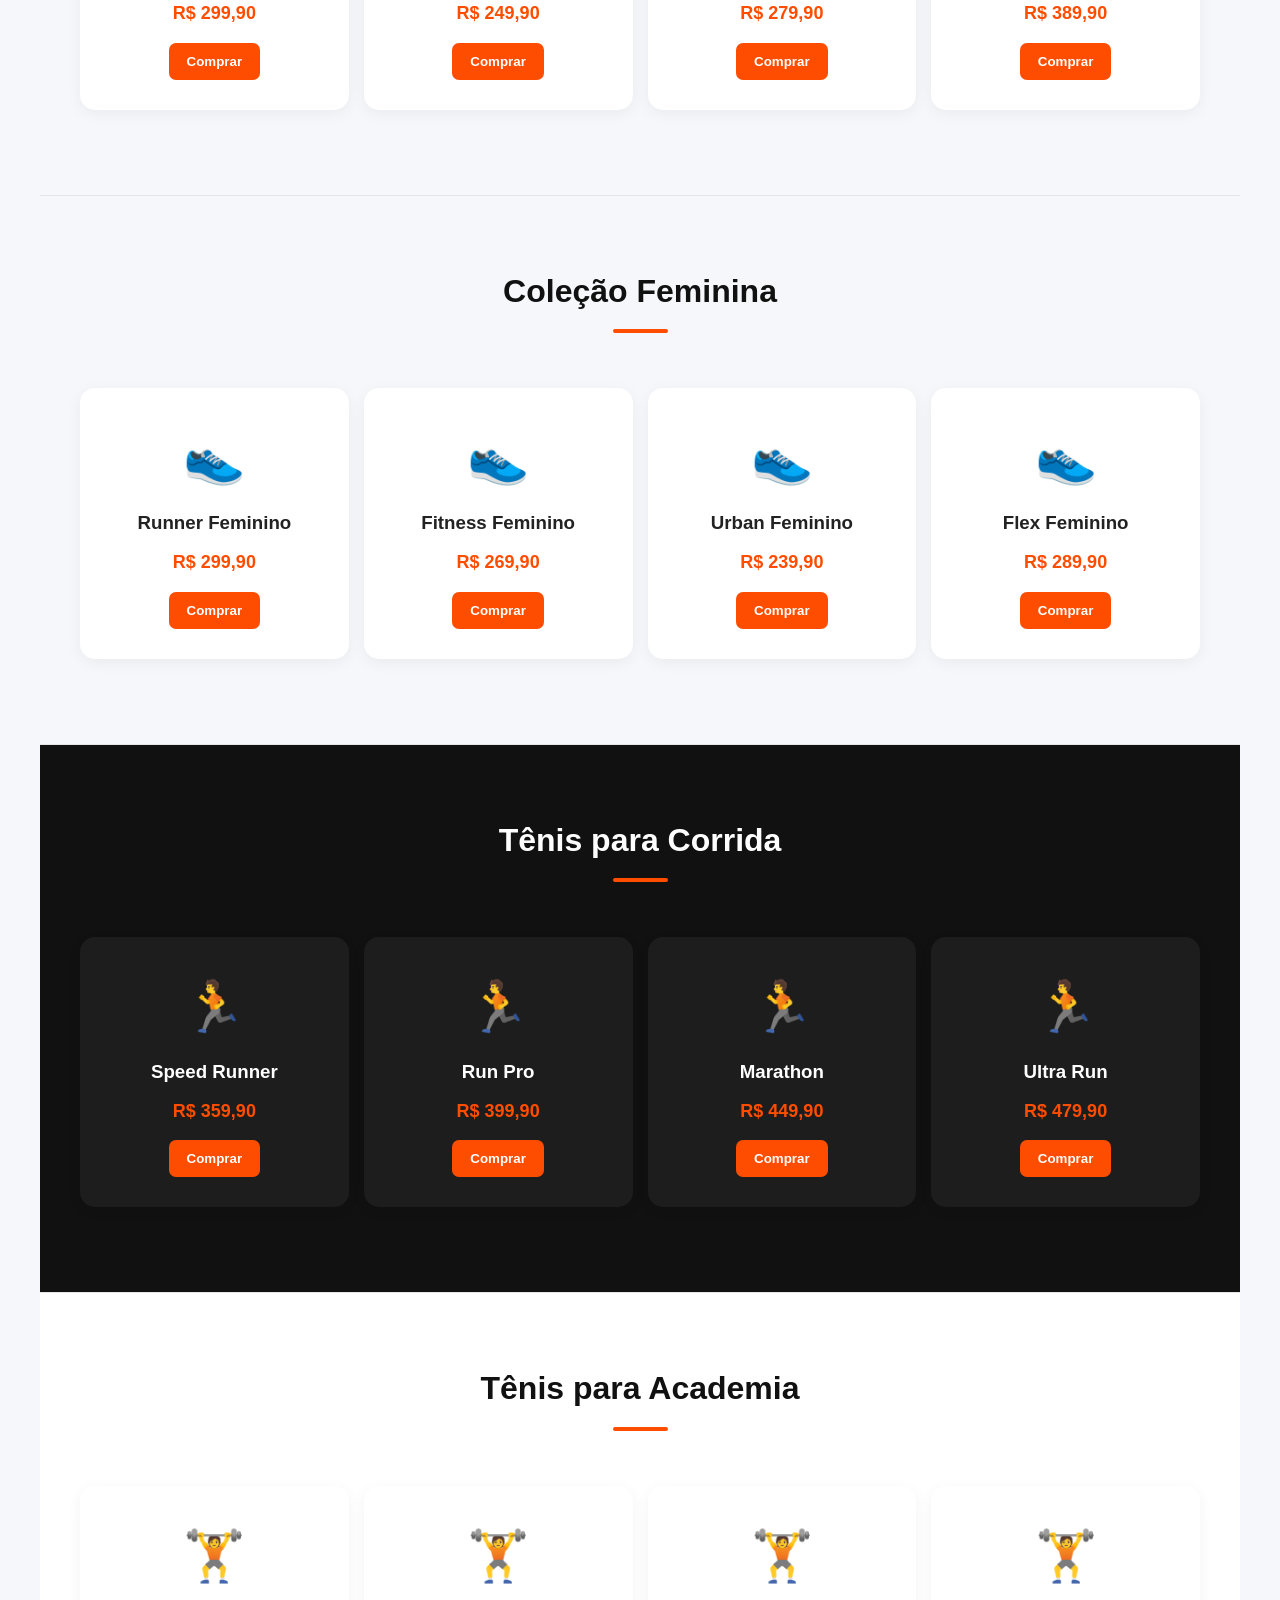
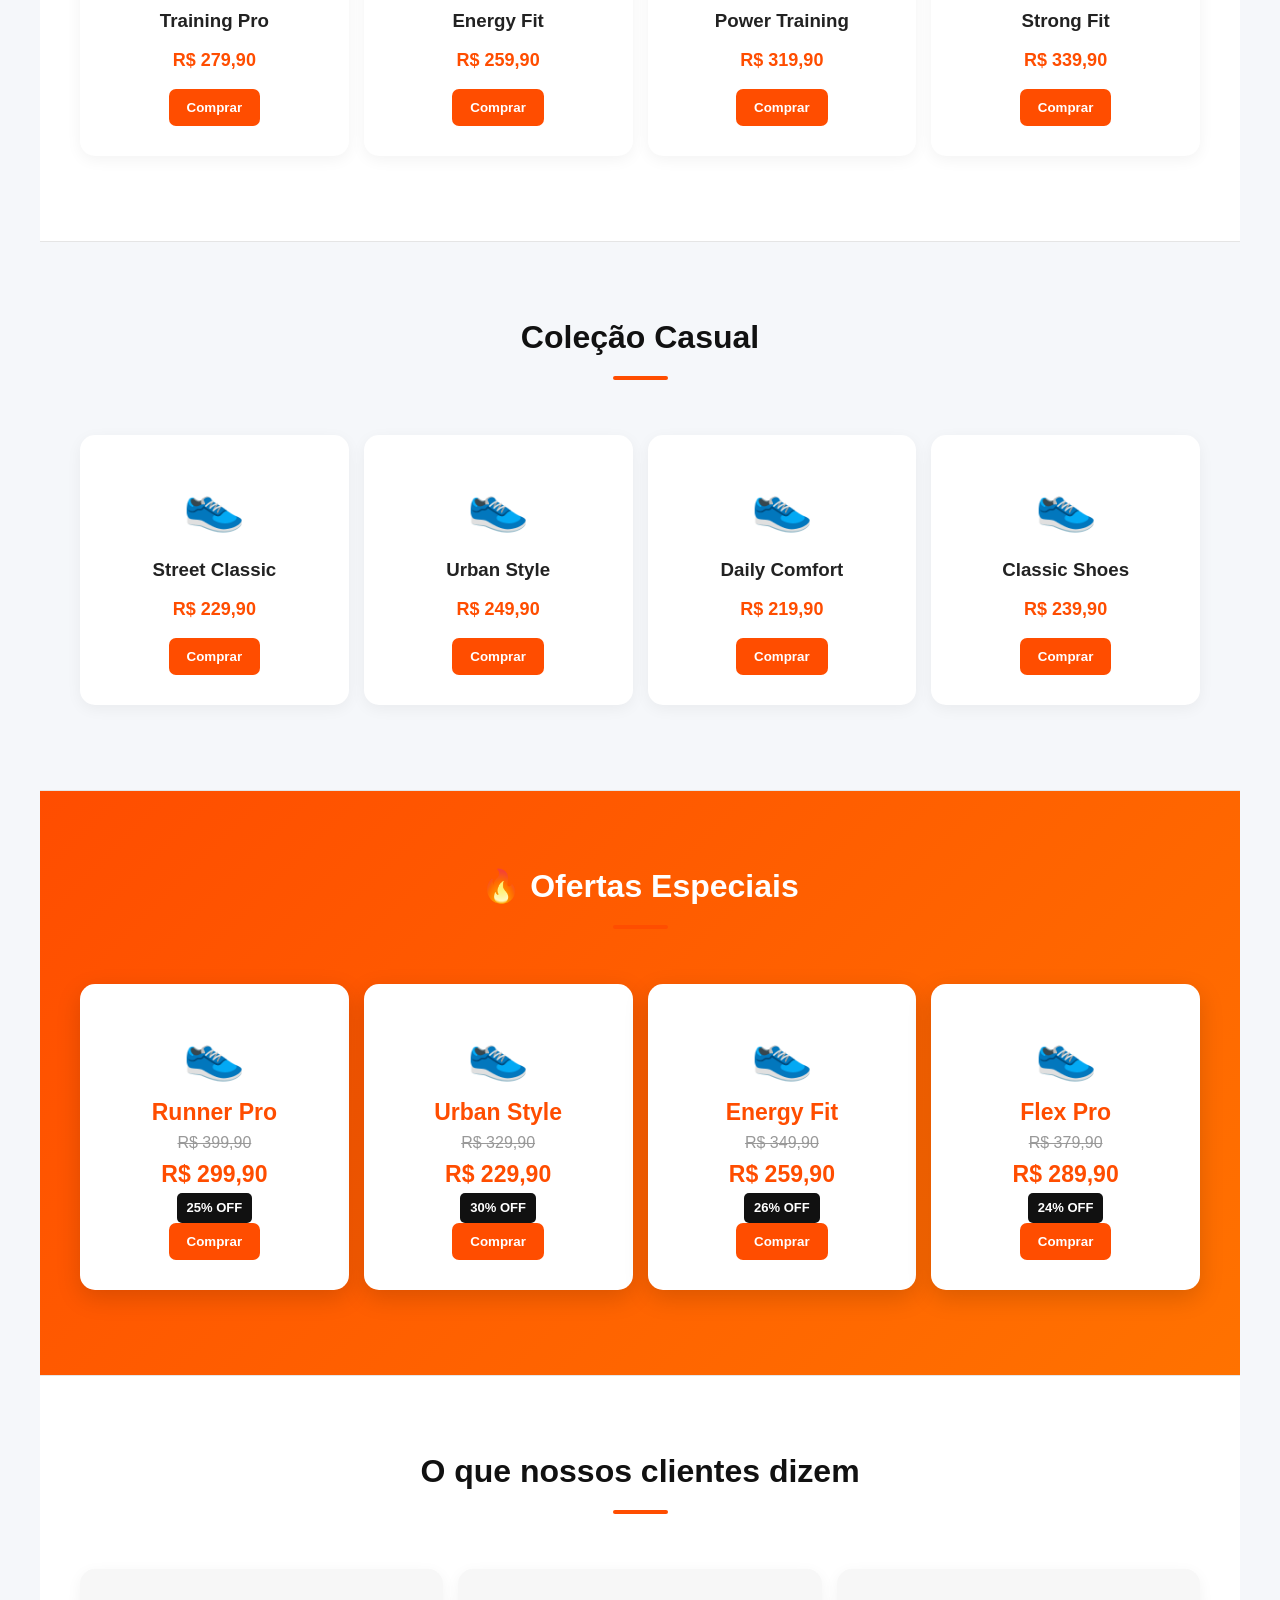
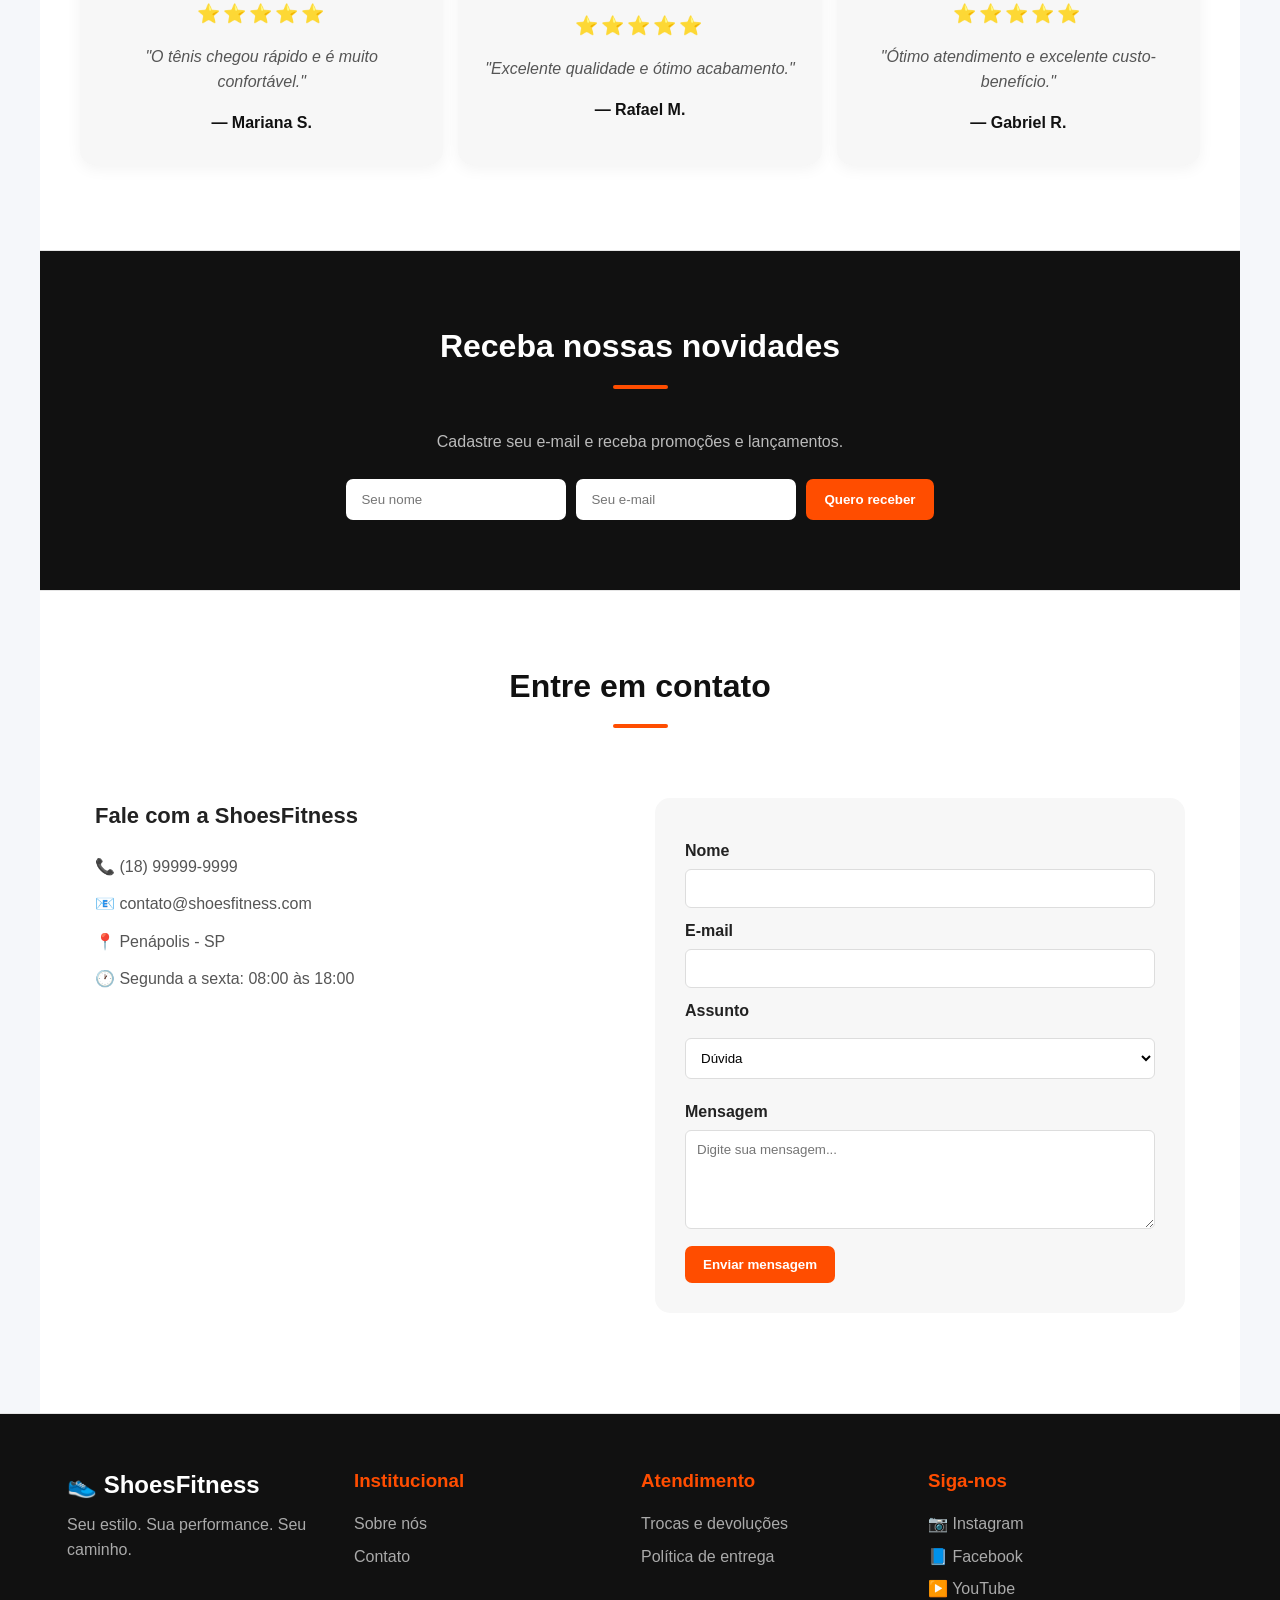
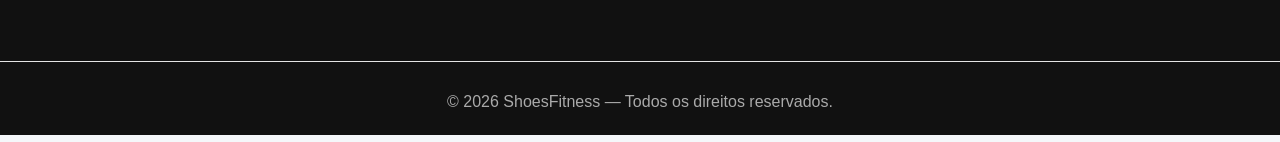
==== commit b4b89c38: "Add files via upload" ====
--- a/Shoes finess.html
+++ b/Shoes finess.html
@@ -47,36 +47,105 @@
 
 <main id="inicio">
 
-    <!-- BANNER -->
-
-    <section>
-        <table width="100%">
-            <tr>
-                <td width="60%">
-                    <h2>SEU ESTILO.</h2>
-                    <h2>SUA PERFORMANCE.</h2>
-                    <h2>SEU CAMINHO.</h2>
-
-                    <p>
-                        Encontre o calçado perfeito para acompanhar
-                        todos os seus momentos.
-                    </p>
-
-                    <a href="#produtos">
-                        <button>CONFERIR PRODUTOS</button>
-                    </a>
-                </td>
-
-                <td align="center">
-                    <h1>👟</h1>
-                    <h2>SHOESFITNESS</h2>
-                    <p>Performance que acompanha você.</p>
-                </td>
-            </tr>
-        </table>
-    </section>
-
-    <hr>
+<!-- BANNER -->
+<section style="
+    width: 100%;
+    min-height: 420px;
+    background: linear-gradient(135deg, #f5f5f5 0%, #ffffff 100%);
+    display: flex;
+    align-items: center;
+    overflow: hidden;
+">
+
+    <table width="100%" cellpadding="0" cellspacing="0">
+        <tr>
+
+            <!-- TEXTO -->
+            <td width="55%" style="padding: 50px 6%;">
+
+                <h2 style="
+                    margin: 0;
+                    font-size: 42px;
+                    font-family: Arial, sans-serif;
+                    color: #222;
+                    line-height: 1.1;
+                ">
+                    SEU ESTILO.
+                </h2>
+
+                <h2 style="
+                    margin: 0;
+                    font-size: 42px;
+                    font-family: Arial, sans-serif;
+                    color: #6C2BD9;
+                    line-height: 1.1;
+                ">
+                    SUA PERFORMANCE.
+                </h2>
+
+                <h2 style="
+                    margin: 0;
+                    font-size: 42px;
+                    font-family: Arial, sans-serif;
+                    color: #222;
+                    line-height: 1.1;
+                ">
+                    SEU CAMINHO.
+                </h2>
+
+                <p style="
+                    margin-top: 20px;
+                    max-width: 480px;
+                    font-size: 17px;
+                    font-family: Arial, sans-serif;
+                    color: #666;
+                    line-height: 1.6;
+                ">
+                    Encontre o calçado perfeito para acompanhar
+                    todos os seus momentos.
+                </p>
+
+                <a href="#produtos" style="text-decoration: none;">
+                    <button style="
+                        margin-top: 10px;
+                        padding: 15px 28px;
+                        border: none;
+                        border-radius: 8px;
+                        background: #6C2BD9;
+                        color: white;
+                        font-size: 14px;
+                        font-weight: bold;
+                        cursor: pointer;
+                    ">
+                        CONFERIR PRODUTOS
+                    </button>
+                </a>
+
+            </td>
+
+
+            <!-- LOGO -->
+            <td width="45%" align="center" style="padding: 30px;">
+
+                <img 
+                    src="SF Logo Centralizada.png"
+                    alt="Shoes Fitness"
+                    style="
+                        width: 100%;
+                        max-width: 430px;
+                        height: auto;
+                        display: block;
+                    "
+                >
+
+            </td>
+
+        </tr>
+    </table>
+
+</section>
+
+<hr>
 
     <!-- BENEFÍCIOS -->
 
